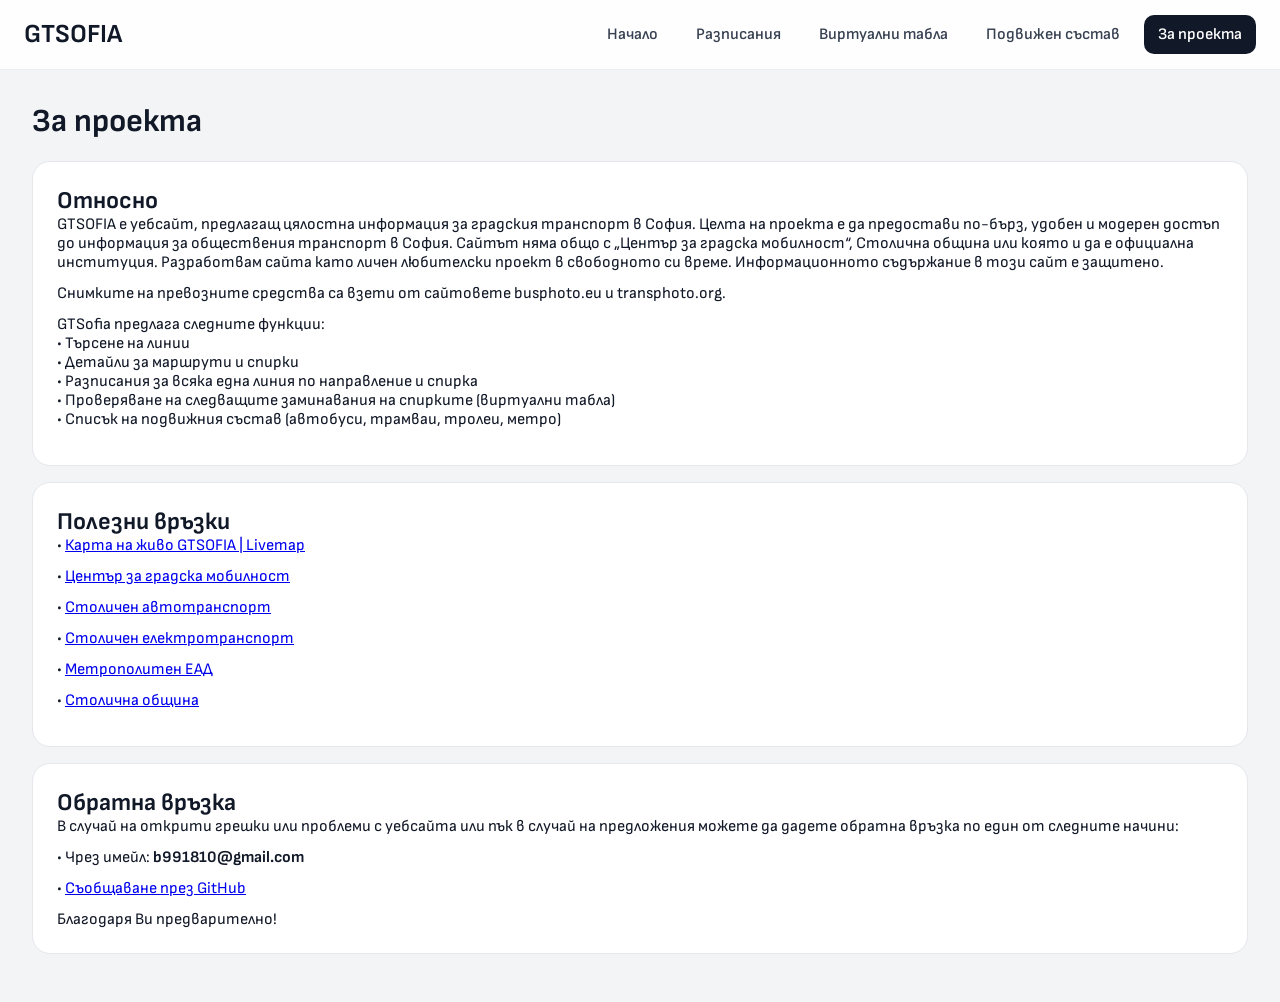
==== about.html @ 2547bb43 "Add files via upload" ====
<!DOCTYPE html>
<html lang="en">
<head>
  <meta charset="UTF-8" />
  <meta name="viewport" content="width=device-width, initial-scale=1.0"/>
  <title>За проекта | GTSofia</title>

  <link href="https://fonts.googleapis.com/css2?family=Sofia+Sans:wght@400;500;600;700&display=swap" rel="stylesheet"/>
  <link rel="stylesheet" href="assets/css/style.css" />
</head>

<body>

<!-- NAVBAR -->
<header class="navbar">

  <a href="index.html" class="nav-logo">GTSOFIA</a>

  <button class="nav-toggle" onclick="toggleMenu()">☰</button>

  <nav id="navMenu">
    <a href="index.html">Начало</a>
    <a href="schedules.html">Разписания</a>
    <a href="virtual-boards.html">Виртуални табла</a>
    <a href="rolling-stock.html">Подвижен състав</a>
    <a href="about.html" class="active">За проекта</a>
  </nav>

</header>

<!-- PAGE CONTENT -->
<main class="content">

  <h1 style="margin-bottom: 20px;">За проекта</h1>

  <!-- Карта 1 -->
  <div class="info-card" style="margin-bottom: 16px;">
    <h2>Относно</h2>

    <p style="margin-bottom: 12px;">
      GTSOFIA е уебсайт, предлагащ цялостна информация за градския транспорт в София. Целта на проекта е да предостави по-бърз, удобен и модерен достъп до информация за обществения транспорт в София. Сайтът няма общо с „Център за градска мобилност“, Столична община или която и да е официална институция. Разработвам сайта като личен любителски проект в свободното си време. Информационното съдържание в този сайт е защитено.
    </p>

      <p style="margin-bottom: 12px;">
      Снимките на превозните средства са взети от сайтовете busphoto.eu и transphoto.org.
    </p>

    <p style="margin-bottom: 12px;">
      GTSofia предлага следните функции:
      <br>• Търсене на линии
      <br>• Детайли за маршрути и спирки
      <br>• Разписания за всяка една линия по направление и спирка
      <br>• Проверяване на следващите заминавания на спирките (виртуални табла)
      <br>• Списък на подвижния състав (автобуси, трамваи, тролеи, метро)
    </p>
    
    </div>

      <div class="info-card" style="margin-bottom: 16px;">
    <h2>Полезни връзки</h2>


      <p style="margin-bottom: 12px;">
      • <a href="https://gtsofialive.vercel.app/">
        Карта на живо GTSOFIA | Livemap
      </a>
    </p>

      <p style="margin-bottom: 12px;">
      • <a href="https://sofiatraffic.bg/bg">
        Център за градска мобилност
      </a>
    </p>

      <p style="margin-bottom: 12px;">
      • <a href="https://www.sofiabus.bg/">
        Столичен автотранспорт
      </a>
    </p>

      <p style="margin-bottom: 12px;">
      • <a href="http://www.elektrotransportsf.com/">
        Столичен електротранспорт
      </a>
    </p>

      <p style="margin-bottom: 12px;">
      • <a href="https://www.metropolitan.bg/">
        Метрополитен ЕАД
      </a>
    </p>

      <p style="margin-bottom: 12px;">
      • <a href="https://www.sofia.bg/">
        Столична община
      </a>
    </p>
  
  </div>

    <div class="info-card" style="margin-bottom: 16px;">
    <h2>Обратна връзка</h2>

        <p style="margin-bottom: 12px;">
      В случай на открити грешки или проблеми с уебсайта или пък в случай на предложения можете да дадете обратна връзка по един от следните начини:
    </p>

    <p style="margin-bottom: 12px;">
      • Чрез имейл: <strong>b991810@gmail.com</strong>
    </p>

    <p style="margin-bottom: 12px;">
      • <a href="https://github.com/nikolay5555/gtsofia/issues">
        Съобщаване през GitHub
      </a>
    </p>

    <p>
      Благодаря Ви предварително!
    </p>
  </div>

</main>

<!-- NAVBAR SCRIPT -->
<script src="assets/js/navbar.js"></script>

</body>
</html>
---- assets/css/style.css ----
/* =========================
BASE RESET
========================= */

* {
  margin: 0;
  padding: 0;
  box-sizing: border-box;
}

body {
  font-family: "Sofia Sans", sans-serif;
  background: #f3f4f6;
  min-height: 100vh;
  color: #111827;
}

img {
  max-width: 100%;
}

/* =========================
NAVBAR
========================= */

.navbar {
  height: 70px;
  background: rgba(255, 255, 255, 0.88);
  backdrop-filter: blur(18px);
  -webkit-backdrop-filter: blur(18px);
  border-bottom: 1px solid rgba(229, 231, 235, 0.7);
  display: flex;
  align-items: center;
  justify-content: space-between;
  padding: 0 24px;
  position: sticky;
  top: 0;
  z-index: 1000;
  transition:
    background 0.3s ease,
    backdrop-filter 0.3s ease,
    box-shadow 0.3s ease;
}

.navbar.scrolled {
  background: rgba(255, 255, 255, 0.72);
  backdrop-filter: blur(22px);
  -webkit-backdrop-filter: blur(22px);
  box-shadow: 0 6px 20px rgba(0, 0, 0, 0.06);
}

.nav-logo {
  font-size: 26px;
  font-weight: 700;
  color: #111827;
  text-decoration: none;
}

.navbar nav {
  display: flex;
  gap: 10px;
}

.navbar nav a {
  text-decoration: none;
  color: #374151;
  font-weight: 600;
  padding: 10px 14px;
  border-radius: 10px;
  transition: 0.2s;
}

.navbar nav a:hover {
  background: #f3f4f6;
}

.navbar nav a.active {
  background: #111827;
  color: white;
}

.nav-toggle {
  display: none;
  font-size: 28px;
  background: none;
  border: none;
  cursor: pointer;
}

/* =========================
GENERAL CONTENT
========================= */

.content {
  padding: 32px;
}

.info-card {
  background: white;
  padding: 24px;
  border-radius: 18px;
  border: 1px solid #e5e7eb;
  width: 100%;
}

/* =========================
HOME PAGE
========================= */

.home {
  max-width: 1180px;
  margin: 0 auto;
  padding: 32px;
  display: flex;
  flex-direction: column;
  gap: 32px;
}

.home-hero {
  background: white;
  border: 1px solid #e5e7eb;
  border-radius: 24px;
  padding: 38px;
  display: flex;
  align-items: flex-end;
  justify-content: space-between;
  gap: 28px;
  box-shadow: 0 10px 30px rgba(17, 24, 39, 0.04);
}

.home-hero-copy {
  max-width: 760px;
}

.home-eyebrow,
.home-section-kicker,
.home-card-label {
  display: inline-block;
  font-size: 12px;
  font-weight: 700;
  letter-spacing: 0.08em;
  text-transform: uppercase;
  color: #6b7280;
}

.home-hero h1 {
  margin-top: 10px;
  font-size: clamp(32px, 5vw, 54px);
  line-height: 1.02;
  letter-spacing: -0.04em;
  max-width: 760px;
}

.home-hero p {
  margin-top: 16px;
  max-width: 660px;
  color: #6b7280;
  font-size: 17px;
  line-height: 1.55;
}

.home-hero-action {
  min-width: 240px;
  padding: 18px 20px;
  border-radius: 16px;
  background: #111827;
  color: white;
  text-decoration: none;
  display: flex;
  align-items: center;
  justify-content: space-between;
  gap: 16px;
  font-weight: 700;
  transition: transform 0.2s ease, background 0.2s ease;
}

.home-hero-action:hover {
  transform: translateY(-2px);
  background: #1f2937;
}

.home-hero-action-arrow {
  font-size: 24px;
  line-height: 1;
}

.home-section {
  display: flex;
  flex-direction: column;
  gap: 18px;
}

.home-section-heading h2 {
  margin-top: 4px;
  font-size: 24px;
  letter-spacing: -0.02em;
}

.home-grid {
  display: grid;
  grid-template-columns: repeat(3, minmax(0, 1fr));
  gap: 18px;
}

.home-card,
.home-info-card {
  background: white;
  border: 1px solid #e5e7eb;
  border-radius: 20px;
  padding: 24px;
  text-decoration: none;
  color: inherit;
  transition: transform 0.2s ease, box-shadow 0.2s ease, border-color 0.2s ease;
}

.home-card:hover,
.home-info-card-link:hover {
  transform: translateY(-3px);
  box-shadow: 0 12px 26px rgba(17, 24, 39, 0.07);
  border-color: #d1d5db;
}

.home-card-primary {
  background: #111827;
  color: white;
  border-color: #111827;
}

.home-card-primary:hover {
  border-color: #1f2937;
}

.home-card h2,
.home-info-card h2 {
  margin-top: 10px;
  font-size: 22px;
  letter-spacing: -0.02em;
}

.home-card p,
.home-info-card p {
  margin-top: 10px;
  color: #6b7280;
  line-height: 1.5;
}

.home-card-primary p {
  color: #d1d5db;
}

.home-card-link {
  display: inline-flex;
  align-items: center;
  gap: 8px;
  margin-top: 22px;
  font-size: 14px;
  font-weight: 700;
}

.home-card-link span {
  font-size: 18px;
}

.home-card-primary .home-card-label {
  color: #cbd5e1;
}

.home-info-grid {
  display: grid;
  grid-template-columns: 1.4fr 1fr;
  gap: 18px;
}

.home-info-card-link {
  display: block;
}

/* =========================
ROLLING STOCK
========================= */

.stock-grid {
  display: grid;
  grid-template-columns: repeat(auto-fill, minmax(280px, 1fr));
  gap: 20px;
}

.stock-card {
  background: white;
  border-radius: 18px;
  overflow: hidden;
  border: 1px solid #e5e7eb;
}

.stock-image {
  width: 100%;
  height: 200px;
  object-fit: cover;
}

.stock-body {
  padding: 18px;
}

.stock-author {
  text-align: center;
  font-size: 13px;
  color: #6b7280;
  margin-top: 6px;
  margin-bottom: 4px;
}

.stock-lines {
  display: flex;
  flex-wrap: wrap;
  gap: 6px;
  margin-top: 10px;
}

.stock-line-pill {
  display: flex;
  align-items: center;
  justify-content: center;
  height: 25px;
  width: 42px;
  min-width: 35px;
  padding: 0 8px;
  border-radius: 6px;
  font-weight: 700;
}

.stock-metro-pill {
  width: 28px;
  height: 28px;
  min-width: 28px;
  padding: 0;
  border-radius: 50%;
}

.stock-filters {
  display: flex;
  gap: 10px;
  flex-wrap: wrap;
  margin-bottom: 20px;
}

.stock-filters button {
  font-family: "Sofia Sans", sans-serif;
  border: none;
  padding: 10px 16px;
  border-radius: 12px;
  background: #e5e7eb;
  font-weight: 600;
  cursor: pointer;
  transition: 0.2s;
}

.stock-filters button:hover {
  background: #111827;
  color: white;
}

/* =========================
SCHEDULES PAGE
========================= */

.schedule-page {
  max-width: 1500px;
  margin: 0 auto;
  padding: 32px;
}

.schedule-card {
  background: #fff;
  border-radius: 18px;
  box-shadow: 0 2px 10px rgba(0,0,0,.05);
}

.schedule-controls-card { padding: 22px; }

.schedule-controls {
  display: grid;
  grid-template-columns: 1fr 1fr 1fr;
  gap: 14px;
}

.schedule-control label {
  display: block;
  font-weight: 700;
  margin: 0 0 7px 2px;
}

.schedule-dropdown {
  position: relative;
}

.schedule-select-button,
.schedule-native-select {
  width: 100%;
  min-height: 48px;
  border: 1px solid #d1d5db;
  border-radius: 12px;
  background: #fff;
  font: inherit;
  color: #111827;
  padding: 8px 14px;
}

.schedule-select-button {
  display: flex;
  align-items: center;
  justify-content: space-between;
  cursor: pointer;
  text-align: left;
}

.schedule-select-button:hover,
.schedule-native-select:not(:disabled):hover {
  border-color: #9ca3af;
}

.schedule-native-select:disabled {
  background: #f3f4f6;
  color: #9ca3af;
}

.schedule-chevron {
  font-size: 20px;
  margin-left: 8px;
}

.schedule-dropdown-menu {
  position: absolute;
  z-index: 50;
  top: calc(100% + 7px);
  left: 0;
  right: 0;
  max-height: 420px;
  overflow-y: auto;
  background: #fff;
  border: 1px solid #e5e7eb;
  border-radius: 14px;
  box-shadow: 0 14px 35px rgba(0,0,0,.14);
  padding: 8px;
}

.schedule-dropdown-group-title {
  font-size: 12px;
  font-weight: 700;
  color: #6b7280;
  padding: 8px 10px 5px;
  text-transform: uppercase;
  letter-spacing: .04em;
}

.schedule-line-option {
  width: 100%;
  border: 0;
  background: transparent;
  border-radius: 10px;
  padding: 8px 10px;
  display: flex;
  align-items: center;
  justify-content: space-between;
  cursor: pointer;
  font: inherit;
}

.schedule-line-option:hover {
  background: #f3f4f6;
}

.schedule-line-identity {
  display: inline-flex;
  align-items: center;
  gap: 7px;
  min-width: 0;
}

.schedule-line-icon {
  width: 30px;
  height: 30px;
  display: inline-flex;
  align-items: center;
  justify-content: center;
}

.schedule-line-icon img {
  width: 30px;
  height: 30px;
  object-fit: contain;
}

.schedule-line-pill {
  width: 60px;
  height: 30px;
  border-radius: 6px;
  display: inline-flex;
  align-items: center;
  justify-content: center;
  background: var(--line-color, #BE1E2D);
  color: var(--line-text-color, #fff);
  font-weight: 700;
  font-size: 17px;
  line-height: 1;
}

.schedule-line-pill.metro {
  width: 30px;
  border-radius: 999px;
}

.schedule-line-pill.night {
  border: 1px solid rgba(0, 0, 0, 0.18);
}

.schedule-option-arrow {
  color: #9ca3af;
  font-size: 22px;
}

.schedule-selected-line {
  display: inline-flex;
  flex: 1;
}

.schedule-placeholder {
  color: #6b7280;
}

.schedule-day-tabs {
  display: flex;
  gap: 8px;
  margin-top: 16px;
  border-top: 1px solid #eef0f2;
  padding-top: 16px;
}

.schedule-day-tab {
  border: 0;
  background: #f3f4f6;
  color: #374151;
  border-radius: 10px;
  padding: 10px 18px;
  font: inherit;
  font-weight: 700;
  cursor: pointer;
}

.schedule-day-tab.active {
  background: #111827;
  color: #fff;
}

.schedule-summary {
  margin-top: 18px;
  padding: 18px 22px;
  background: #fff;
  border-radius: 18px;
  box-shadow: 0 2px 10px rgba(0,0,0,.05);
  display: flex;
  align-items: center;
  justify-content: space-between;
  gap: 20px;
}

.schedule-summary-main {
  display: flex;
  flex-direction: column;
  align-items: flex-start;
  gap: 8px;
}

.schedule-summary-route-row {
  display: flex;
  align-items: center;
  gap: 14px;
}

.schedule-summary-destination {
  font-size: 25px;
}

.schedule-summary-stop {
  color: #6b7280;
}

.schedule-summary-stats {
  display: flex;
  gap: 10px;
}

.schedule-summary-stats div {
  min-width: 125px;
  padding: 10px 14px;
  border-radius: 12px;
  background: #f7f7f8;
  display: flex;
  flex-direction: column;
  gap: 2px;
}

.schedule-summary-stats span {
  font-size: 12px;
  color: #6b7280;
}

.schedule-summary-stats strong {
  font-size: 20px;
}

.direction-arrow {
  width: 13px;
  height: auto;
  flex: 0 0 13px;
  opacity: 0.7;
}

.timetable-card,
.course-card {
  margin-top: 18px;
  padding: 22px;
}

.schedule-section-heading {
  display: flex;
  align-items: center;
  justify-content: space-between;
  gap: 16px;
  margin-bottom: 16px;
}

.schedule-section-kicker {
  font-size: 12px;
  color: #6b7280;
  font-weight: 700;
  text-transform: uppercase;
  letter-spacing: .05em;
}

.schedule-section-heading h1,
.schedule-section-heading h2 {
  margin: 3px 0 0;
  font-size: 24px;
}

.schedule-data-status {
  color: #6b7280;
  font-size: 14px;
}

.timetable-scroll {
  overflow-x: auto;
  border: 1px solid #e5e7eb;
  border-radius: 12px;
}

.schedule-timetable {
  width: 100%;
  min-width: 720px;
  border-collapse: collapse;
  table-layout: fixed;
}

.schedule-timetable th {
  padding: 12px 8px;
  background: #f3f4f6;
  border-right: 1px solid #e5e7eb;
  border-bottom: 1px solid #d1d5db;
  font-size: 14px;
  white-space: nowrap;
}

.schedule-timetable td {
  min-height: 70px;
  padding: 12px 8px;
  vertical-align: top;
  border-right: 1px solid #eef0f2;
  text-align: center;
}

.schedule-minute-list {
  display: flex;
  flex-direction: column;
  align-items: center;
  gap: 4px;
}

.schedule-minute {
  display: block;
  width: 100%;
  border: 0;
  background: transparent;
  color: #111827;
  font: inherit;
  font-weight: 700;
  padding: 5px 4px;
  border-radius: 7px;
  cursor: pointer;
}

.schedule-minute:hover {
  background: #fef3c7;
  color: #92400e;
}

.schedule-no-data {
  padding: 30px;
  text-align: center;
  color: #6b7280;
}

.schedule-close-button {
  border: 0;
  background: #111827;
  color: #fff;
  border-radius: 10px;
  padding: 9px 15px;
  font: inherit;
  font-weight: 700;
  cursor: pointer;
}

.course-stops {
  border-top: 1px solid #eef0f2;
}

.course-stop {
  min-height: 54px;
  display: grid;
  grid-template-columns: 26px 1fr auto;
  align-items: center;
  gap: 10px;
  padding: 8px 12px;
  border-bottom: 1px solid #f0f1f2;
}

.course-stop.selected {
  background: #fef3c7;
  border-radius: 10px;
}

.course-stop-marker {
  width: 14px;
  height: 14px;
  border-radius: 999px;
  background: #111827;
  border: 3px solid #fff;
  box-shadow: 0 0 0 1px #d1d5db;
  margin-left: 2px;
}

.course-stop-name {
  font-weight: 600;
  display: flex;
  align-items: center;
  gap: 8px;
  flex-wrap: wrap;
}

.course-stop-code {
  color: #6b7280;
  font-size: 12px;
  font-weight: 500;
  white-space: nowrap;
}

.course-stop-time {
  font-weight: 700;
  font-variant-numeric: tabular-nums;
}

.schedule-empty {
  margin-top: 28px;
  color: #9ca3af;
  text-align: center;
  font-size: 18px;
}

/* =========================
VIRTUAL BOARDS
========================= */

.virtual-boards {
  height: calc(100vh - 70px);
  min-height: 620px;
  padding: 18px;
  display: flex;
  flex-direction: column;
  gap: 14px;
}

.virtual-board-toolbar {
  display: flex;
  align-items: center;
  justify-content: space-between;
  gap: 18px;
  background: #fff;
  border: 1px solid #e5e7eb;
  border-radius: 18px;
  padding: 16px 20px;
  box-shadow: 0 2px 10px rgba(0,0,0,.05);
  flex: 0 0 auto;
}

.virtual-board-toolbar h1 {
  font-size: 25px;
  line-height: 1.15;
}

.live-indicator {
  width: 9px;
  height: 9px;
  border-radius: 50%;
  background: #16a34a;
  box-shadow: 0 0 0 0 rgba(22, 163, 74, .45);
  animation: vb-pulse 1.8s infinite;
  flex: 0 0 9px;
}

@keyframes vb-pulse {
  0% { box-shadow: 0 0 0 0 rgba(22, 163, 74, .45); }
  70% { box-shadow: 0 0 0 7px rgba(22, 163, 74, 0); }
  100% { box-shadow: 0 0 0 0 rgba(22, 163, 74, 0); }
}

.virtual-board-layout {
  min-height: 0;
  flex: 1 1 auto;
  display: grid;
  grid-template-columns: minmax(0, 1.65fr) minmax(360px, .85fr);
  gap: 14px;
}

.virtual-map-card {
  min-height: 0;
  position: relative;
  overflow: hidden;
  border-radius: 18px;
  border: 1px solid #e5e7eb;
  background: #e5e7eb;
  box-shadow: 0 2px 10px rgba(0,0,0,.05);
}

.virtual-board-controls {
  position: relative;
  z-index: 5;
  display: flex;
  align-items: center;
  gap: 8px;
  padding: 14px 16px;
  border-bottom: 1px solid #eef0f2;
  background: #fff;
}

.virtual-stop-search {
  position: relative;
  width: 100%;
  min-width: 0;
}

.virtual-stop-search-panel {
  flex: 1 1 auto;
}

.virtual-stop-search input {
  width: 100%;
  min-height: 42px;
  padding: 0 13px;
  border: 1px solid #d1d5db;
  border-radius: 11px;
  background: #fff;
  color: #111827;
  font: inherit;
  box-shadow: 0 2px 8px rgba(0,0,0,.06);
  outline: none;
}

.virtual-stop-search input:focus {
  border-color: #9ca3af;
  box-shadow: 0 0 0 3px rgba(17,24,39,.08), 0 2px 8px rgba(0,0,0,.06);
}

.map-tool-button {
  width: 42px;
  height: 42px;
  min-height: 42px;
  flex: 0 0 42px;
  display: inline-flex;
  align-items: center;
  justify-content: center;
  padding: 0;
  border: 1px solid #d1d5db;
  border-radius: 11px;
  background: rgba(255,255,255,.96);
  color: #111827;
  font: inherit;
  font-weight: 700;
  box-shadow: 0 4px 14px rgba(0,0,0,.12);
  cursor: pointer;
  pointer-events: auto;
  white-space: nowrap;
}

.map-tool-button:hover {
  background: #fff;
}

.map-tool-button:disabled {
  opacity: .7;
  cursor: wait;
}

.map-location-button {
  font-size: 21px;
}

.virtual-stop-search-results {
  position: absolute;
  top: calc(100% + 6px);
  left: 0;
  right: 0;
  max-height: 310px;
  overflow-y: auto;
  border: 1px solid #e5e7eb;
  border-radius: 11px;
  background: #fff;
  box-shadow: 0 8px 20px rgba(0,0,0,.14);
}

.virtual-stop-search-result {
  width: 100%;
  display: flex;
  align-items: center;
  justify-content: space-between;
  gap: 12px;
  padding: 10px 12px;
  border: 0;
  border-bottom: 1px solid #f0f1f2;
  background: #fff;
  color: #111827;
  text-align: left;
  font: inherit;
  cursor: pointer;
}

.virtual-stop-search-result:last-child {
  border-bottom: 0;
}

.virtual-stop-search-result:hover {
  background: #f9fafb;
}

.virtual-stop-search-result strong {
  min-width: 0;
  overflow: hidden;
  text-overflow: ellipsis;
  white-space: nowrap;
}

.virtual-stop-search-result span {
  flex: 0 0 auto;
  color: #9ca3af;
  font-size: 12px;
}

.virtual-stop-search-empty {
  padding: 12px;
  color: #6b7280;
  font-size: 13px;
}

.map-tool-button {
  min-height: 42px;
  display: inline-flex;
  align-items: center;
  gap: 7px;
  padding: 0 12px;
  border: 1px solid #d1d5db;
  border-radius: 11px;
  background: rgba(255,255,255,.96);
  color: #111827;
  font: inherit;
  font-weight: 700;
  box-shadow: 0 4px 14px rgba(0,0,0,.12);
  cursor: pointer;
  pointer-events: auto;
  white-space: nowrap;
}

.map-location-button {
  width: 42px;
  height: 42px;
  padding: 0;
  justify-content: center;
}

.map-location-button img {
  width: 22px;
  height: 22px;
  display: block;
  flex: 0 0 22px;
}

.map-tool-button:hover {
  background: #fff;
}

.map-tool-button:disabled {
  opacity: .7;
  cursor: wait;
}

.virtual-map {
  width: 100%;
  height: 100%;
  min-height: 440px;
}

.virtual-board-panel {
  min-width: 0;
  min-height: 0;
  overflow: hidden;
  display: flex;
  flex-direction: column;
  background: #fff;
  border: 1px solid #e5e7eb;
  border-radius: 18px;
  box-shadow: 0 2px 10px rgba(0,0,0,.05);
}

.virtual-board-content {
  min-height: 0;
  overflow: hidden;
  display: flex;
  flex-direction: column;
  flex: 1 1 auto;
}

.virtual-board-body {
  min-height: 0;
  overflow-y: auto;
  flex: 1 1 auto;
  display: flex;
  flex-direction: column;
}

.virtual-board-empty,
.virtual-board-error {
  margin: auto;
  max-width: 420px;
  padding: 28px 24px;
  color: #6b7280;
  text-align: center;
}

.virtual-board-empty-title {
  color: #111827;
  font-size: 23px;
  font-weight: 700;
  margin-bottom: 10px;
}

.virtual-board-empty p {
  line-height: 1.55;
}

.virtual-board-header-actions {
  display: flex;
  align-items: center;
  gap: 8px;
  flex: 0 0 auto;
}

.virtual-board-header {
  display: flex;
  align-items: flex-start;
  justify-content: space-between;
  gap: 14px;
  padding: 18px 18px 12px;
  border-bottom: 1px solid #eef0f2;
}

.virtual-board-kicker {
  margin-bottom: 4px;
  color: #6b7280;
  font-size: 12px;
  font-weight: 700;
  text-transform: uppercase;
  letter-spacing: .05em;
}

.virtual-board-header h2 {
  font-size: 21px;
  line-height: 1.2;
}

.virtual-board-header p {
  margin-top: 5px;
  color: #6b7280;
  font-size: 13px;
}

.virtual-board-close {
  width: 34px;
  height: 34px;
  border: 0;
  border-radius: 50%;
  background: #f3f4f6;
  color: #111827;
  font-size: 24px;
  line-height: 1;
  cursor: pointer;
  flex: 0 0 34px;
}

.virtual-board-close:hover {
  background: #e5e7eb;
}

.virtual-board-refresh {
  width: 34px;
  height: 34px;
  flex: 0 0 34px;
  border: 0;
  border-radius: 50%;
  background: #f3f4f6;
  color: #111827;
  padding: 0;
  display: inline-flex;
  align-items: center;
  justify-content: center;
  font: inherit;
  cursor: pointer;
}

.virtual-board-refresh > span {
  display: block;
  font-size: 23px;
  line-height: 1;
  font-weight: 400;
}

.virtual-board-refresh.is-loading > span {
  animation: virtual-board-refresh-spin 0.9s linear infinite;
}

@keyframes virtual-board-refresh-spin {
  from {
    transform: rotate(0deg);
  }
  to {
    transform: rotate(360deg);
  }
}

.virtual-board-refresh:hover {
  background: #e5e7eb;
}

.virtual-board-list {
  min-height: 0;
  overflow-y: auto;
}

.vb-row {
  padding: 13px 16px;
  border-bottom: 1px solid #f0f1f2;
}

.vb-route-row {
  min-width: 0;
  width: 100%;
  gap: 10px;
  align-items: center;
  flex-wrap: nowrap;
}

.vb-route-row .schedule-line-identity {
  flex: 0 0 auto;
}

.vb-direction-arrow {
  width: 13px;
  height: auto;
  flex: 0 0 13px;
  opacity: .7;
  align-self: center;
  display: block;
}

.vb-destination {
  min-width: 0;
  flex: 1 1 auto;
  overflow: hidden;
  white-space: nowrap;
  text-overflow: ellipsis;
  font-size: 20px;
  line-height: 1.2;
}

.vb-time-block {
  display: flex;
  align-items: center;
  justify-content: space-between;
  gap: 12px;
  margin-top: 8px;
  padding-left: 99px;
}

.vb-arrival-main {
  display: inline-flex;
  align-items: center;
  justify-content: center;
  gap: 8px;
  white-space: nowrap;
  font-variant-numeric: tabular-nums;
}

.vb-arrival-live {
  width: 8px;
  height: 8px;
  flex: 0 0 8px;
  border-radius: 50%;
  background: #16a34a;
  box-shadow: 0 0 0 0 rgba(22, 163, 74, .35);
  animation: vb-pulse 1.8s infinite;
}

.vb-arrival-clock {
  color: #111827;
  font-size: 24px;
  font-weight: 700;
  line-height: 1;
}

.vb-arrival-minutes {
  color: #6b7280;
  font-size: 15px;
  font-weight: 600;
  line-height: 1;
  white-space: nowrap;
}

.vb-arrival {
  display: inline-flex;
  align-items: center;
  gap: 9px;
  font-variant-numeric: tabular-nums;
  white-space: nowrap;
}

.vb-arrival-live {
  width: 7px;
  height: 7px;
  flex: 0 0 7px;
  margin-right: -2px;
}

.vb-arrival-time {
  color: #111827;
  font-size: 22px;
  font-weight: 700;
  line-height: 1;
}

.vb-arrival-countdown {
  color: #374151;
  font-size: 14px;
  font-weight: 600;
  white-space: nowrap;
}

.vb-arrival-empty {
  color: #9ca3af;
  font-size: 13px;
  font-weight: 600;
}

.vb-next-times {
  display: flex;
  gap: 6px;
  color: #9ca3af;
  font-size: 12px;
  font-weight: 600;
  font-variant-numeric: tabular-nums;
}

.vb-next-times span {
  position: relative;
  display: inline-flex;
  align-items: center;
  padding: 3px 6px;
  border-radius: 7px;
  background: #f3f4f6;
  cursor: help;
  outline: none;
}

.vb-next-times span::after {
  content: attr(data-tooltip);
  position: absolute;
  left: 50%;
  bottom: calc(100% + 8px);
  transform: translate(-50%, 4px);
  padding: 5px 8px;
  border-radius: 7px;
  background: #111827;
  color: #ffffff;
  font-size: 12px;
  font-weight: 600;
  line-height: 1;
  white-space: nowrap;
  pointer-events: none;
  opacity: 0;
  visibility: hidden;
  transition: opacity .12s ease, transform .12s ease, visibility .12s ease;
  z-index: 20;
}

.vb-next-times span:hover::after,
.vb-next-times span:focus-visible::after {
  opacity: 1;
  visibility: visible;
  transform: translate(-50%, 0);
}

.virtual-board-no-service,
.virtual-board-no-data {
  margin: 12px 16px;
  padding: 12px;
  border-radius: 10px;
  background: #f9fafb;
  color: #6b7280;
  font-size: 13px;
  line-height: 1.45;
}

.virtual-map-error {
  display: flex;
  align-items: center;
  justify-content: center;
  min-height: 100%;
  padding: 30px;
  color: #6b7280;
  background: #f9fafb;
}

/* =========================
RESPONSIVE
========================= */

@media (max-width: 1100px) {
  .virtual-board-layout {
    grid-template-columns: minmax(0, 1.25fr) minmax(320px, .95fr);
  }
}

@media (max-width: 900px) {
  .nav-toggle {
    display: block;
  }

  .navbar nav {
    display: none;
    flex-direction: column;
    width: 100%;
    margin-top: 10px;
  }

  .navbar nav.open {
    display: flex;
  }

  .navbar {
    flex-wrap: wrap;
    height: auto;
    padding: 12px 16px;
  }

  .content {
    padding: 18px;
  }

  .home {
    padding: 18px;
    gap: 22px;
  }

  .home-hero {
    padding: 24px;
    flex-direction: column;
    align-items: stretch;
  }

  .home-hero h1 {
    font-size: 34px;
  }

  .home-hero p {
    font-size: 15px;
  }

  .home-hero-action {
    min-width: 0;
  }

  .home-grid,
  .home-info-grid {
    grid-template-columns: 1fr;
  }

  .schedule-page {
    padding: 18px;
  }

  .schedule-controls {
    grid-template-columns: 1fr;
  }

  .schedule-summary {
    align-items: stretch;
    flex-direction: column;
  }

  .schedule-summary-stats {
    display: grid;
    grid-template-columns: repeat(3, 1fr);
  }

  .virtual-boards {
    height: auto;
    min-height: calc(100vh - 70px);
  }

  .virtual-board-toolbar {
    align-items: flex-start;
    flex-direction: column;
  }

  .virtual-board-layout {
    grid-template-columns: 1fr;
  }

  .virtual-map {
    height: 58vh;
    min-height: 420px;
  }

  .virtual-board-panel {
    min-height: 520px;
  }
}

@media (max-width: 560px) {
  .promo-actions {
    flex-direction: column;
    max-width: none;
  }

  .schedule-summary-main {
    align-items: flex-start;
    flex-direction: column;
    gap: 10px;
    width: 100%;
    min-width: 0;
  }

  .schedule-summary-route-row {
    width: 100%;
    min-width: 0;
    gap: 10px;
  }

  .schedule-summary-route-row .schedule-line-identity {
    flex: 0 0 auto;
  }

  .schedule-summary-route-row .direction-arrow {
    flex: 0 0 auto;
  }

  .schedule-summary-destination {
    font-size: 20px;
    flex: 1 1 auto;
    min-width: 0;
    overflow: hidden;
    white-space: nowrap;
    text-overflow: ellipsis;
  }

  .schedule-summary-stats {
    grid-template-columns: 1fr;
  }

  .schedule-minute-list {
    width: 100%;
    align-items: stretch;
  }

  .schedule-timetable th,
  .schedule-timetable td {
    padding-left: 4px;
    padding-right: 4px;
  }

  .schedule-minute {
    width: 100%;
    margin: 0;
    padding: 5px 0;
    display: flex;
    align-items: center;
    justify-content: center;
    text-align: center;
    text-indent: 0;
    -webkit-appearance: none;
    appearance: none;
  }

  .course-stop {
    grid-template-columns: 22px 1fr auto;
  }


  .vb-route-row {
    align-items: center;
    gap: 8px;
  }

  .vb-route-row .schedule-line-identity {
    gap: 8px;
  }

  .vb-route-row .schedule-line-icon {
    flex: 0 0 auto;
  }

  .vb-time-block {
    padding-left: 0;
    align-items: flex-start;
    flex-direction: column;
    gap: 7px;
  }

  .vb-arrival-time {
    font-size: 21px;
  }

  .vb-arrival-clock {
    font-size: 22px;
  }

  .virtual-map {
    min-height: 360px;
  }

  .virtual-board-panel {
    min-height: 480px;
  }

  .virtual-board-controls {
    padding: 10px 12px;
  }

  .virtual-board-header {
    align-items: center;
    padding: 15px 14px 11px;
  }

  .virtual-board-header-actions {
    gap: 6px;
  }

  .virtual-board-refresh {
    width: 34px;
    height: 34px;
    flex-basis: 34px;
  }

  .vb-route-row {
    gap: 7px;
  }

  .vb-route-row .schedule-line-identity {
    gap: 6px;
  }

  .vb-route-row .schedule-line-icon,
  .vb-route-row .schedule-line-icon img {
    width: 28px;
    height: 28px;
  }

  .vb-route-row .schedule-line-pill {
    width: 56px;
    height: 28px;
    font-size: 16px;
  }

  .vb-route-row .schedule-line-pill.metro {
    width: 28px;
  }

  .vb-destination {
    font-size: 20px;
  }
}


.sr-only {
  position: absolute;
  width: 1px;
  height: 1px;
  padding: 0;
  margin: -1px;
  overflow: hidden;
  clip: rect(0, 0, 0, 0);
  white-space: nowrap;
  border: 0;
}

/* =========================
VIRTUAL BOARD FAVORITES
========================= */

.virtual-board-favorite {
  width: 34px;
  height: 34px;
  flex: 0 0 34px;
  border: 0;
  border-radius: 50%;
  background: #f3f4f6;
  color: #6b7280;
  padding: 0;
  display: inline-flex;
  align-items: center;
  justify-content: center;
  font: inherit;
  cursor: pointer;
}

.virtual-board-favorite > span {
  display: block;
  font-size: 21px;
  line-height: 1;
}

.virtual-board-favorite:hover {
  background: #e5e7eb;
}

.virtual-board-favorite.is-favorite {
  color: #111827;
}

.virtual-board-favorites {
  width: 100%;
  margin-top: 28px;
  text-align: left;
}

.virtual-board-favorites-heading {
  margin-bottom: 12px;
}

.virtual-board-favorites-heading h3 {
  margin: 3px 0 0;
  font-size: 18px;
}

.virtual-board-favorites-list {
  display: grid;
  gap: 10px;
}

.virtual-board-favorite-stop {
  width: 100%;
  display: flex;
  align-items: center;
  gap: 12px;
  min-width: 0;
  padding: 13px 15px;
  background: #fff;
  border: 1px solid #e5e7eb;
  border-radius: 12px;
  color: inherit;
  text-align: left;
  font: inherit;
  cursor: pointer;
  transition: transform 0.2s ease, box-shadow 0.2s ease, border-color 0.2s ease;
}

.virtual-board-favorite-stop:hover {
  transform: translateY(-1px);
  box-shadow: 0 6px 16px rgba(17, 24, 39, 0.06);
  border-color: #d1d5db;
}

.virtual-board-favorite-stop-star {
  flex: 0 0 auto;
  font-size: 20px;
  line-height: 1;
}

.virtual-board-favorite-stop-info {
  min-width: 0;
  display: flex;
  align-items: baseline;
  gap: 7px;
  flex-wrap: wrap;
}

.virtual-board-favorite-stop-info strong {
  font-size: 15px;
}

.virtual-board-favorite-stop-info span {
  color: #6b7280;
  font-size: 12px;
}

.virtual-board-favorite-stop-arrow {
  margin-left: auto;
  flex: 0 0 auto;
  color: #9ca3af;
  font-size: 19px;
}

@media (max-width: 700px) {
  .virtual-board-favorite-stop {
    padding: 12px 13px;
  }
}
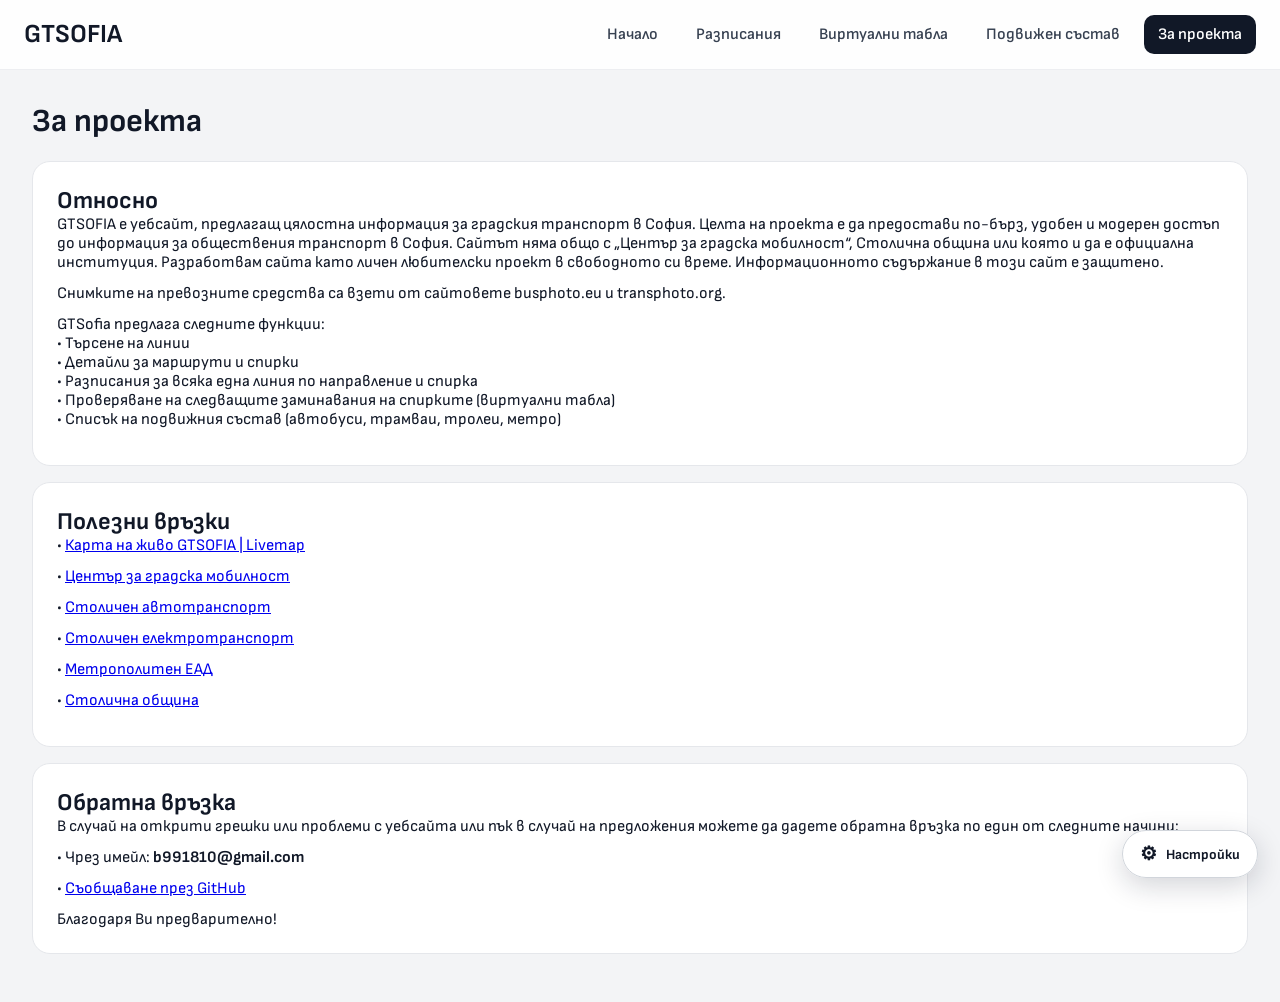
==== commit 954b47ee: "Add files via upload" ====
--- a/about.html
+++ b/about.html
@@ -3,10 +3,11 @@
 <head>
   <meta charset="UTF-8" />
   <meta name="viewport" content="width=device-width, initial-scale=1.0"/>
+  <script src="assets/js/theme.js"></script>
   <title>За проекта | GTSofia</title>
 
   <link href="https://fonts.googleapis.com/css2?family=Sofia+Sans:wght@400;500;600;700&display=swap" rel="stylesheet"/>
-  <link rel="stylesheet" href="assets/css/style.css" />
+  <link rel="stylesheet" href="assets/css/style.css?v=34" />
 </head>
 
 <body>
@@ -110,7 +111,7 @@
     </p>
 
     <p style="margin-bottom: 12px;">
-      • <a href="https://github.com/nikolay5555/gtsofia/issues">
+      • <a href="https://github.com/nikolay2508/gtsofia/issues">
         Съобщаване през GitHub
       </a>
     </p>
--- a/assets/css/style.css
+++ b/assets/css/style.css
@@ -610,10 +610,15 @@
 }
 
 .direction-arrow {
-  width: 13px;
-  height: auto;
-  flex: 0 0 13px;
-  opacity: 0.7;
+  display: inline-flex;
+  align-items: center;
+  justify-content: center;
+  width: 18px;
+  height: 20px;
+  flex: 0 0 18px;
+  font-size: 20px;
+  line-height: 1;
+  opacity: 0.85;
 }
 
 .timetable-card,
@@ -996,11 +1001,10 @@
   justify-content: center;
 }
 
-.map-location-button img {
-  width: 22px;
-  height: 22px;
+.map-location-button .bi {
   display: block;
-  flex: 0 0 22px;
+  font-size: 21px;
+  line-height: 1;
 }
 
 .map-tool-button:hover {
@@ -1226,6 +1230,17 @@
   background: #16a34a;
   box-shadow: 0 0 0 0 rgba(22, 163, 74, .35);
   animation: vb-pulse 1.8s infinite;
+}
+
+.vb-arrival-calendar {
+  display: block;
+  width: 15px;
+  height: 15px;
+  flex: 0 0 15px;
+  color: #6b7280;
+  font-size: 15px;
+  line-height: 1;
+  opacity: .78;
 }
 
 .vb-arrival-clock {
@@ -1732,3 +1747,483 @@
     padding: 12px 13px;
   }
 }
+
+/* =========================
+THEME SETTINGS
+========================= */
+
+.site-settings {
+  position: fixed;
+  right: 22px;
+  bottom: 22px;
+  z-index: 3000;
+  font-family: "Sofia Sans", sans-serif;
+}
+
+.site-settings-toggle {
+  min-height: 48px;
+  display: inline-flex;
+  align-items: center;
+  justify-content: center;
+  gap: 9px;
+  padding: 0 17px;
+  border: 1px solid #d1d5db;
+  border-radius: 999px;
+  background: rgba(255, 255, 255, .96);
+  color: #111827;
+  box-shadow: 0 8px 28px rgba(15, 23, 42, .18);
+  font: inherit;
+  font-size: 14px;
+  font-weight: 700;
+  cursor: pointer;
+  backdrop-filter: blur(14px);
+  -webkit-backdrop-filter: blur(14px);
+  transition: transform .18s ease, box-shadow .18s ease, background .2s ease;
+}
+
+.site-settings-toggle:hover {
+  transform: translateY(-2px);
+  box-shadow: 0 11px 32px rgba(15, 23, 42, .22);
+}
+
+.site-settings-toggle:focus-visible,
+.site-settings-close:focus-visible,
+.site-theme-option:focus-visible {
+  outline: 3px solid #60a5fa;
+  outline-offset: 3px;
+}
+
+.site-settings-toggle-icon {
+  display: inline-block;
+  font-size: 19px;
+  line-height: 1;
+}
+
+.site-settings-panel {
+  position: absolute;
+  right: 0;
+  bottom: calc(100% + 12px);
+  width: min(290px, calc(100vw - 28px));
+  padding: 17px;
+  border: 1px solid #e5e7eb;
+  border-radius: 17px;
+  background: rgba(255, 255, 255, .98);
+  color: #111827;
+  box-shadow: 0 16px 46px rgba(15, 23, 42, .2);
+  backdrop-filter: blur(18px);
+  -webkit-backdrop-filter: blur(18px);
+}
+
+.site-settings-panel[hidden] {
+  display: none !important;
+}
+
+.site-settings-heading {
+  display: flex;
+  align-items: center;
+  justify-content: space-between;
+  gap: 12px;
+  margin-bottom: 15px;
+}
+
+.site-settings-heading h2 {
+  margin: 0;
+  font-size: 18px;
+  line-height: 1.2;
+}
+
+.site-settings-close {
+  width: 30px;
+  height: 30px;
+  border: 0;
+  border-radius: 50%;
+  background: #f3f4f6;
+  color: #374151;
+  font-size: 22px;
+  line-height: 1;
+  cursor: pointer;
+}
+
+.site-settings-section h3 {
+  margin: 0 0 9px;
+  color: #6b7280;
+  font-size: 12px;
+  font-weight: 700;
+  letter-spacing: .04em;
+  text-transform: uppercase;
+}
+
+.site-theme-options {
+  display: grid;
+  gap: 6px;
+}
+
+.site-theme-option {
+  width: 100%;
+  min-height: 41px;
+  display: flex;
+  align-items: center;
+  gap: 10px;
+  padding: 8px 10px;
+  border: 1px solid transparent;
+  border-radius: 10px;
+  background: transparent;
+  color: #374151;
+  text-align: left;
+  font: inherit;
+  font-weight: 600;
+  cursor: pointer;
+  transition: background .15s ease, border-color .15s ease, color .15s ease;
+}
+
+.site-theme-option:hover {
+  background: #f3f4f6;
+}
+
+.site-theme-option.is-selected {
+  border-color: #cbd5e1;
+  background: #eef2f7;
+  color: #111827;
+}
+
+.site-theme-option-icon {
+  width: 22px;
+  text-align: center;
+  font-size: 18px;
+  line-height: 1;
+}
+
+.site-settings-description {
+  margin: 11px 2px 0;
+  color: #6b7280;
+  font-size: 12px;
+  line-height: 1.45;
+}
+
+/* =========================
+DARK THEME
+========================= */
+
+html[data-theme="dark"] {
+  color-scheme: dark;
+  background: #0d131d;
+}
+
+html[data-theme="dark"] body {
+  background: #0d131d;
+  color: #e5e7eb;
+}
+
+html[data-theme="dark"] .navbar,
+html[data-theme="dark"] .navbar.scrolled {
+  background: rgba(18, 26, 38, .92);
+  border-bottom-color: #263244;
+  box-shadow: 0 6px 20px rgba(0, 0, 0, .2);
+}
+
+html[data-theme="dark"] .nav-logo,
+html[data-theme="dark"] .navbar nav a,
+html[data-theme="dark"] .nav-toggle {
+  color: #e5e7eb;
+}
+
+html[data-theme="dark"] .navbar nav a:hover {
+  background: #263244;
+}
+
+html[data-theme="dark"] .navbar nav a.active {
+  background: #e5e7eb;
+  color: #111827;
+}
+
+html[data-theme="dark"] .info-card,
+html[data-theme="dark"] .home-hero,
+html[data-theme="dark"] .home-card:not(.home-card-primary),
+html[data-theme="dark"] .home-info-card,
+html[data-theme="dark"] .stock-card,
+html[data-theme="dark"] .schedule-card,
+html[data-theme="dark"] .schedule-summary,
+html[data-theme="dark"] .virtual-board-toolbar,
+html[data-theme="dark"] .virtual-board-panel {
+  background: #171f2c;
+  border-color: #2b3749;
+  color: #e5e7eb;
+  box-shadow: 0 3px 16px rgba(0, 0, 0, .18);
+}
+
+html[data-theme="dark"] .home-hero h1,
+html[data-theme="dark"] .home-card h2,
+html[data-theme="dark"] .home-info-card h2,
+html[data-theme="dark"] .schedule-section-heading h1,
+html[data-theme="dark"] .schedule-section-heading h2,
+html[data-theme="dark"] .virtual-board-toolbar h1,
+html[data-theme="dark"] .virtual-board-header h2,
+html[data-theme="dark"] .virtual-board-empty-title,
+html[data-theme="dark"] .course-stop-name,
+html[data-theme="dark"] .course-stop-time,
+html[data-theme="dark"] .vb-arrival-clock,
+html[data-theme="dark"] .vb-arrival-time {
+  color: #f3f4f6;
+}
+
+html[data-theme="dark"] .home-eyebrow,
+html[data-theme="dark"] .home-section-kicker,
+html[data-theme="dark"] .home-card-label,
+html[data-theme="dark"] .home-hero p,
+html[data-theme="dark"] .home-card p,
+html[data-theme="dark"] .home-info-card p,
+html[data-theme="dark"] .stock-author,
+html[data-theme="dark"] .schedule-summary-stop,
+html[data-theme="dark"] .schedule-section-kicker,
+html[data-theme="dark"] .schedule-data-status,
+html[data-theme="dark"] .schedule-no-data,
+html[data-theme="dark"] .course-stop-code,
+html[data-theme="dark"] .virtual-board-kicker,
+html[data-theme="dark"] .virtual-board-header p,
+html[data-theme="dark"] .virtual-board-empty,
+html[data-theme="dark"] .virtual-board-error,
+html[data-theme="dark"] .vb-arrival-minutes,
+html[data-theme="dark"] .vb-arrival-countdown,
+html[data-theme="dark"] .vb-arrival-empty,
+html[data-theme="dark"] .virtual-board-favorite-stop-info span {
+  color: #9caec2;
+}
+
+html[data-theme="dark"] .home-card-primary {
+  background: #263449;
+  border-color: #3a4b63;
+  color: #f8fafc;
+}
+
+html[data-theme="dark"] .home-card-primary p {
+  color: #cbd5e1;
+}
+
+html[data-theme="dark"] .home-card-primary .home-card-label {
+  color: #b8c8dc;
+}
+
+html[data-theme="dark"] .home-hero-action {
+  background: #dbeafe;
+  color: #172033;
+}
+
+html[data-theme="dark"] .home-hero-action:hover {
+  background: #bfdbfe;
+}
+
+html[data-theme="dark"] .home-card:hover,
+html[data-theme="dark"] .home-info-card-link:hover {
+  border-color: #52647e;
+  box-shadow: 0 12px 26px rgba(0, 0, 0, .24);
+}
+
+html[data-theme="dark"] .stock-filters button,
+html[data-theme="dark"] .schedule-day-tab,
+html[data-theme="dark"] .schedule-summary-stats div,
+html[data-theme="dark"] .virtual-board-close,
+html[data-theme="dark"] .virtual-board-refresh,
+html[data-theme="dark"] .vb-next-times span {
+  background: #263244;
+  color: #dbe4ef;
+}
+
+html[data-theme="dark"] .stock-filters button:hover,
+html[data-theme="dark"] .schedule-day-tab.active,
+html[data-theme="dark"] .schedule-close-button {
+  background: #dbeafe;
+  color: #172033;
+}
+
+html[data-theme="dark"] .schedule-select-button,
+html[data-theme="dark"] .schedule-native-select,
+html[data-theme="dark"] .schedule-dropdown-menu,
+html[data-theme="dark"] .virtual-stop-search input,
+html[data-theme="dark"] .virtual-stop-search-results,
+html[data-theme="dark"] .virtual-stop-search-result {
+  background: #111a27;
+  border-color: #364458;
+  color: #e5e7eb;
+}
+
+html[data-theme="dark"] .schedule-native-select:disabled {
+  background: #202a39;
+  color: #8493a8;
+}
+
+html[data-theme="dark"] .schedule-dropdown-group-title,
+html[data-theme="dark"] .schedule-placeholder,
+html[data-theme="dark"] .schedule-option-arrow {
+  color: #9caec2;
+}
+
+html[data-theme="dark"] .schedule-line-option:hover,
+html[data-theme="dark"] .virtual-stop-search-result:hover {
+  background: #263244;
+}
+
+html[data-theme="dark"] .schedule-day-tabs,
+html[data-theme="dark"] .course-stops,
+html[data-theme="dark"] .virtual-board-controls,
+html[data-theme="dark"] .virtual-board-header {
+  border-color: #2b3749;
+}
+
+html[data-theme="dark"] .schedule-timetable,
+html[data-theme="dark"] .timetable-scroll {
+  border-color: #364458;
+}
+
+html[data-theme="dark"] .schedule-timetable th {
+  background: #263244;
+  border-color: #3a485c;
+  color: #e5e7eb;
+}
+
+html[data-theme="dark"] .schedule-timetable td,
+html[data-theme="dark"] .course-stop,
+html[data-theme="dark"] .vb-row,
+html[data-theme="dark"] .virtual-stop-search-result {
+  border-color: #2b3749;
+}
+
+html[data-theme="dark"] .schedule-minute {
+  color: #e5e7eb;
+}
+
+html[data-theme="dark"] .schedule-minute:hover,
+html[data-theme="dark"] .course-stop.selected {
+  background: #493b20;
+  color: #fde68a;
+}
+
+html[data-theme="dark"] .course-stop-marker {
+  background: #dbeafe;
+  border-color: #171f2c;
+  box-shadow: 0 0 0 1px #64748b;
+}
+
+html[data-theme="dark"] .virtual-board-controls {
+  background: #171f2c;
+}
+
+html[data-theme="dark"] .virtual-map-card {
+  background: #171f2c;
+  border-color: #2b3749;
+}
+
+/* Invert only the raster basemap; Leaflet markers and controls remain untouched. */
+html[data-theme="dark"] #virtualMap .leaflet-tile-pane {
+  filter: invert(1) hue-rotate(180deg) brightness(.88) contrast(.92);
+}
+
+html[data-theme="dark"] #virtualMap .leaflet-control-zoom a {
+  background: #171f2c;
+  border-color: #364458;
+  color: #e5e7eb;
+}
+
+html[data-theme="dark"] #virtualMap .leaflet-control-attribution {
+  background: rgba(17, 26, 39, .88);
+  color: #cbd5e1;
+}
+
+html[data-theme="dark"] #virtualMap .leaflet-control-attribution a {
+  color: #93c5fd;
+}
+
+html[data-theme="dark"] .map-tool-button {
+  border-color: #46556b;
+  background: rgba(23, 31, 44, .96);
+  color: #e5e7eb;
+}
+
+html[data-theme="dark"] .map-tool-button:hover,
+html[data-theme="dark"] .virtual-board-close:hover,
+html[data-theme="dark"] .virtual-board-refresh:hover {
+  background: #344258;
+}
+
+html[data-theme="dark"] .virtual-stop-search input::placeholder {
+  color: #8b9bb0;
+}
+
+html[data-theme="dark"] .vb-arrival-calendar,
+html[data-theme="dark"] .direction-arrow,
+html[data-theme="dark"] .vb-direction-arrow,
+html[data-theme="dark"] .map-location-button .bi {
+  color: #d1d9e5;
+  opacity: .95;
+}
+
+html[data-theme="dark"] .virtual-board-no-service,
+html[data-theme="dark"] .virtual-board-no-data,
+html[data-theme="dark"] .virtual-map-error {
+  background: #202a39;
+  color: #aebdd0;
+}
+
+html[data-theme="dark"] .virtual-board-favorite-stop {
+  background: #171f2c;
+  border-color: #2b3749;
+  color: #e5e7eb;
+}
+
+html[data-theme="dark"] .virtual-board-favorite-stop:hover {
+  border-color: #52647e;
+  box-shadow: 0 6px 16px rgba(0, 0, 0, .22);
+}
+
+html[data-theme="dark"] .virtual-board-favorite-stop-arrow {
+  color: #9caec2;
+}
+
+html[data-theme="dark"] .site-settings-toggle {
+  border-color: #46556b;
+  background: rgba(23, 31, 44, .96);
+  color: #f3f4f6;
+  box-shadow: 0 8px 28px rgba(0, 0, 0, .42);
+}
+
+html[data-theme="dark"] .site-settings-panel {
+  border-color: #364458;
+  background: rgba(23, 31, 44, .98);
+  color: #f3f4f6;
+  box-shadow: 0 16px 46px rgba(0, 0, 0, .48);
+}
+
+html[data-theme="dark"] .site-settings-close {
+  background: #263244;
+  color: #e5e7eb;
+}
+
+html[data-theme="dark"] .site-settings-section h3,
+html[data-theme="dark"] .site-settings-description {
+  color: #9caec2;
+}
+
+html[data-theme="dark"] .site-theme-option {
+  color: #dbe4ef;
+}
+
+html[data-theme="dark"] .site-theme-option:hover {
+  background: #263244;
+}
+
+html[data-theme="dark"] .site-theme-option.is-selected {
+  border-color: #52647e;
+  background: #344258;
+  color: #fff;
+}
+
+@media (max-width: 560px) {
+  .site-settings {
+    right: 14px;
+    bottom: 14px;
+  }
+
+  .site-settings-toggle {
+    min-height: 45px;
+    padding: 0 14px;
+  }
+}
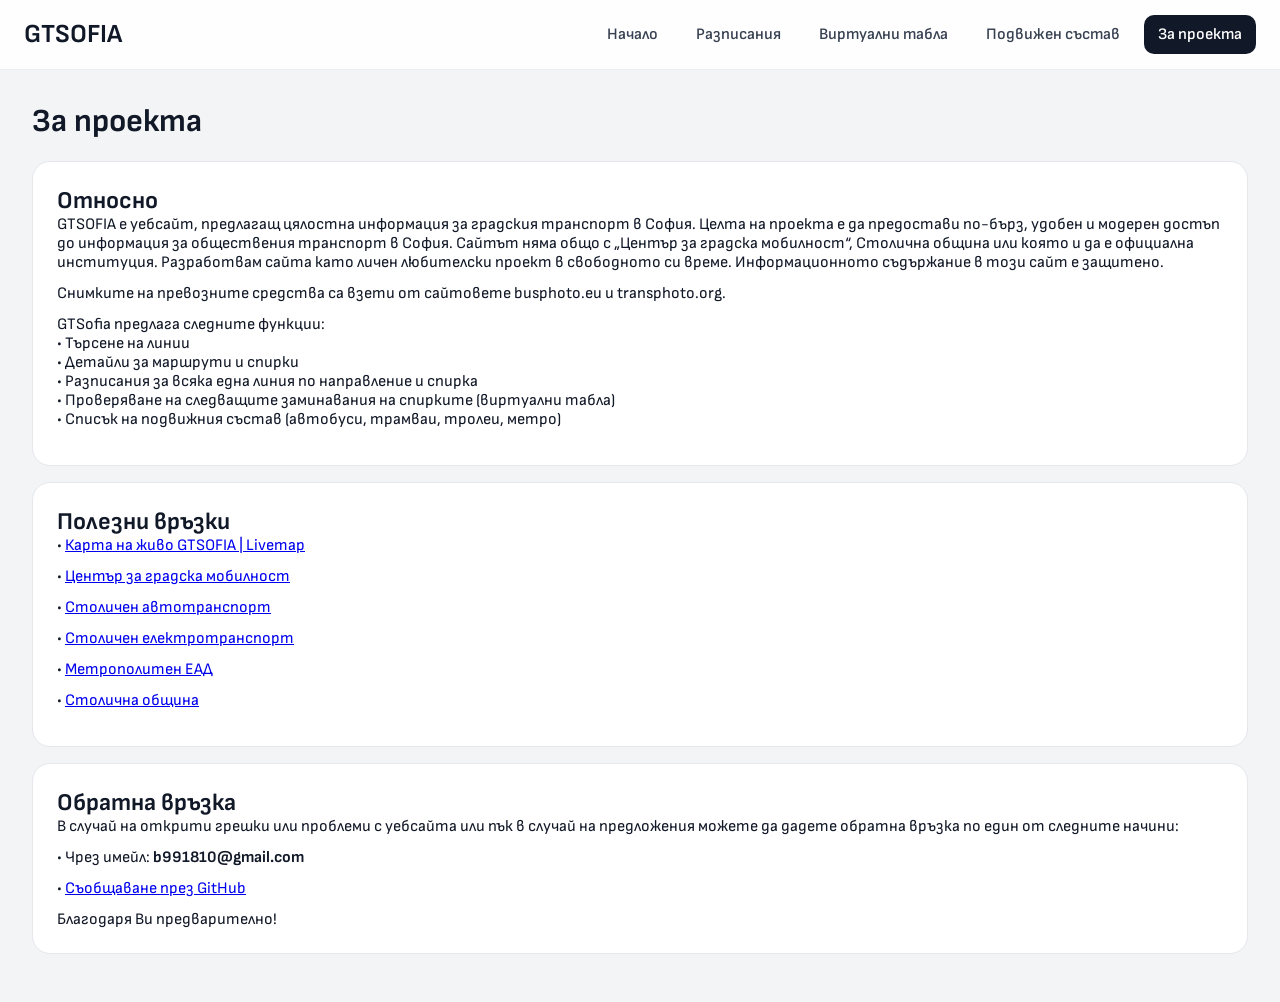
==== commit 5126d051: "Add files via upload" ====
--- a/about.html
+++ b/about.html
@@ -3,11 +3,10 @@
 <head>
   <meta charset="UTF-8" />
   <meta name="viewport" content="width=device-width, initial-scale=1.0"/>
-  <script src="assets/js/theme.js"></script>
   <title>За проекта | GTSofia</title>
 
   <link href="https://fonts.googleapis.com/css2?family=Sofia+Sans:wght@400;500;600;700&display=swap" rel="stylesheet"/>
-  <link rel="stylesheet" href="assets/css/style.css?v=34" />
+  <link rel="stylesheet" href="assets/css/style.css" />
 </head>
 
 <body>
--- a/assets/css/style.css
+++ b/assets/css/style.css
@@ -610,15 +610,10 @@
 }
 
 .direction-arrow {
-  display: inline-flex;
-  align-items: center;
-  justify-content: center;
-  width: 18px;
-  height: 20px;
-  flex: 0 0 18px;
-  font-size: 20px;
-  line-height: 1;
-  opacity: 0.85;
+  width: 13px;
+  height: auto;
+  flex: 0 0 13px;
+  opacity: 0.7;
 }
 
 .timetable-card,
@@ -1001,10 +996,11 @@
   justify-content: center;
 }
 
-.map-location-button .bi {
+.map-location-button img {
+  width: 22px;
+  height: 22px;
   display: block;
-  font-size: 21px;
-  line-height: 1;
+  flex: 0 0 22px;
 }
 
 .map-tool-button:hover {
@@ -1237,9 +1233,6 @@
   width: 15px;
   height: 15px;
   flex: 0 0 15px;
-  color: #6b7280;
-  font-size: 15px;
-  line-height: 1;
   opacity: .78;
 }
 
@@ -1747,483 +1740,3 @@
     padding: 12px 13px;
   }
 }
-
-/* =========================
-THEME SETTINGS
-========================= */
-
-.site-settings {
-  position: fixed;
-  right: 22px;
-  bottom: 22px;
-  z-index: 3000;
-  font-family: "Sofia Sans", sans-serif;
-}
-
-.site-settings-toggle {
-  min-height: 48px;
-  display: inline-flex;
-  align-items: center;
-  justify-content: center;
-  gap: 9px;
-  padding: 0 17px;
-  border: 1px solid #d1d5db;
-  border-radius: 999px;
-  background: rgba(255, 255, 255, .96);
-  color: #111827;
-  box-shadow: 0 8px 28px rgba(15, 23, 42, .18);
-  font: inherit;
-  font-size: 14px;
-  font-weight: 700;
-  cursor: pointer;
-  backdrop-filter: blur(14px);
-  -webkit-backdrop-filter: blur(14px);
-  transition: transform .18s ease, box-shadow .18s ease, background .2s ease;
-}
-
-.site-settings-toggle:hover {
-  transform: translateY(-2px);
-  box-shadow: 0 11px 32px rgba(15, 23, 42, .22);
-}
-
-.site-settings-toggle:focus-visible,
-.site-settings-close:focus-visible,
-.site-theme-option:focus-visible {
-  outline: 3px solid #60a5fa;
-  outline-offset: 3px;
-}
-
-.site-settings-toggle-icon {
-  display: inline-block;
-  font-size: 19px;
-  line-height: 1;
-}
-
-.site-settings-panel {
-  position: absolute;
-  right: 0;
-  bottom: calc(100% + 12px);
-  width: min(290px, calc(100vw - 28px));
-  padding: 17px;
-  border: 1px solid #e5e7eb;
-  border-radius: 17px;
-  background: rgba(255, 255, 255, .98);
-  color: #111827;
-  box-shadow: 0 16px 46px rgba(15, 23, 42, .2);
-  backdrop-filter: blur(18px);
-  -webkit-backdrop-filter: blur(18px);
-}
-
-.site-settings-panel[hidden] {
-  display: none !important;
-}
-
-.site-settings-heading {
-  display: flex;
-  align-items: center;
-  justify-content: space-between;
-  gap: 12px;
-  margin-bottom: 15px;
-}
-
-.site-settings-heading h2 {
-  margin: 0;
-  font-size: 18px;
-  line-height: 1.2;
-}
-
-.site-settings-close {
-  width: 30px;
-  height: 30px;
-  border: 0;
-  border-radius: 50%;
-  background: #f3f4f6;
-  color: #374151;
-  font-size: 22px;
-  line-height: 1;
-  cursor: pointer;
-}
-
-.site-settings-section h3 {
-  margin: 0 0 9px;
-  color: #6b7280;
-  font-size: 12px;
-  font-weight: 700;
-  letter-spacing: .04em;
-  text-transform: uppercase;
-}
-
-.site-theme-options {
-  display: grid;
-  gap: 6px;
-}
-
-.site-theme-option {
-  width: 100%;
-  min-height: 41px;
-  display: flex;
-  align-items: center;
-  gap: 10px;
-  padding: 8px 10px;
-  border: 1px solid transparent;
-  border-radius: 10px;
-  background: transparent;
-  color: #374151;
-  text-align: left;
-  font: inherit;
-  font-weight: 600;
-  cursor: pointer;
-  transition: background .15s ease, border-color .15s ease, color .15s ease;
-}
-
-.site-theme-option:hover {
-  background: #f3f4f6;
-}
-
-.site-theme-option.is-selected {
-  border-color: #cbd5e1;
-  background: #eef2f7;
-  color: #111827;
-}
-
-.site-theme-option-icon {
-  width: 22px;
-  text-align: center;
-  font-size: 18px;
-  line-height: 1;
-}
-
-.site-settings-description {
-  margin: 11px 2px 0;
-  color: #6b7280;
-  font-size: 12px;
-  line-height: 1.45;
-}
-
-/* =========================
-DARK THEME
-========================= */
-
-html[data-theme="dark"] {
-  color-scheme: dark;
-  background: #0d131d;
-}
-
-html[data-theme="dark"] body {
-  background: #0d131d;
-  color: #e5e7eb;
-}
-
-html[data-theme="dark"] .navbar,
-html[data-theme="dark"] .navbar.scrolled {
-  background: rgba(18, 26, 38, .92);
-  border-bottom-color: #263244;
-  box-shadow: 0 6px 20px rgba(0, 0, 0, .2);
-}
-
-html[data-theme="dark"] .nav-logo,
-html[data-theme="dark"] .navbar nav a,
-html[data-theme="dark"] .nav-toggle {
-  color: #e5e7eb;
-}
-
-html[data-theme="dark"] .navbar nav a:hover {
-  background: #263244;
-}
-
-html[data-theme="dark"] .navbar nav a.active {
-  background: #e5e7eb;
-  color: #111827;
-}
-
-html[data-theme="dark"] .info-card,
-html[data-theme="dark"] .home-hero,
-html[data-theme="dark"] .home-card:not(.home-card-primary),
-html[data-theme="dark"] .home-info-card,
-html[data-theme="dark"] .stock-card,
-html[data-theme="dark"] .schedule-card,
-html[data-theme="dark"] .schedule-summary,
-html[data-theme="dark"] .virtual-board-toolbar,
-html[data-theme="dark"] .virtual-board-panel {
-  background: #171f2c;
-  border-color: #2b3749;
-  color: #e5e7eb;
-  box-shadow: 0 3px 16px rgba(0, 0, 0, .18);
-}
-
-html[data-theme="dark"] .home-hero h1,
-html[data-theme="dark"] .home-card h2,
-html[data-theme="dark"] .home-info-card h2,
-html[data-theme="dark"] .schedule-section-heading h1,
-html[data-theme="dark"] .schedule-section-heading h2,
-html[data-theme="dark"] .virtual-board-toolbar h1,
-html[data-theme="dark"] .virtual-board-header h2,
-html[data-theme="dark"] .virtual-board-empty-title,
-html[data-theme="dark"] .course-stop-name,
-html[data-theme="dark"] .course-stop-time,
-html[data-theme="dark"] .vb-arrival-clock,
-html[data-theme="dark"] .vb-arrival-time {
-  color: #f3f4f6;
-}
-
-html[data-theme="dark"] .home-eyebrow,
-html[data-theme="dark"] .home-section-kicker,
-html[data-theme="dark"] .home-card-label,
-html[data-theme="dark"] .home-hero p,
-html[data-theme="dark"] .home-card p,
-html[data-theme="dark"] .home-info-card p,
-html[data-theme="dark"] .stock-author,
-html[data-theme="dark"] .schedule-summary-stop,
-html[data-theme="dark"] .schedule-section-kicker,
-html[data-theme="dark"] .schedule-data-status,
-html[data-theme="dark"] .schedule-no-data,
-html[data-theme="dark"] .course-stop-code,
-html[data-theme="dark"] .virtual-board-kicker,
-html[data-theme="dark"] .virtual-board-header p,
-html[data-theme="dark"] .virtual-board-empty,
-html[data-theme="dark"] .virtual-board-error,
-html[data-theme="dark"] .vb-arrival-minutes,
-html[data-theme="dark"] .vb-arrival-countdown,
-html[data-theme="dark"] .vb-arrival-empty,
-html[data-theme="dark"] .virtual-board-favorite-stop-info span {
-  color: #9caec2;
-}
-
-html[data-theme="dark"] .home-card-primary {
-  background: #263449;
-  border-color: #3a4b63;
-  color: #f8fafc;
-}
-
-html[data-theme="dark"] .home-card-primary p {
-  color: #cbd5e1;
-}
-
-html[data-theme="dark"] .home-card-primary .home-card-label {
-  color: #b8c8dc;
-}
-
-html[data-theme="dark"] .home-hero-action {
-  background: #dbeafe;
-  color: #172033;
-}
-
-html[data-theme="dark"] .home-hero-action:hover {
-  background: #bfdbfe;
-}
-
-html[data-theme="dark"] .home-card:hover,
-html[data-theme="dark"] .home-info-card-link:hover {
-  border-color: #52647e;
-  box-shadow: 0 12px 26px rgba(0, 0, 0, .24);
-}
-
-html[data-theme="dark"] .stock-filters button,
-html[data-theme="dark"] .schedule-day-tab,
-html[data-theme="dark"] .schedule-summary-stats div,
-html[data-theme="dark"] .virtual-board-close,
-html[data-theme="dark"] .virtual-board-refresh,
-html[data-theme="dark"] .vb-next-times span {
-  background: #263244;
-  color: #dbe4ef;
-}
-
-html[data-theme="dark"] .stock-filters button:hover,
-html[data-theme="dark"] .schedule-day-tab.active,
-html[data-theme="dark"] .schedule-close-button {
-  background: #dbeafe;
-  color: #172033;
-}
-
-html[data-theme="dark"] .schedule-select-button,
-html[data-theme="dark"] .schedule-native-select,
-html[data-theme="dark"] .schedule-dropdown-menu,
-html[data-theme="dark"] .virtual-stop-search input,
-html[data-theme="dark"] .virtual-stop-search-results,
-html[data-theme="dark"] .virtual-stop-search-result {
-  background: #111a27;
-  border-color: #364458;
-  color: #e5e7eb;
-}
-
-html[data-theme="dark"] .schedule-native-select:disabled {
-  background: #202a39;
-  color: #8493a8;
-}
-
-html[data-theme="dark"] .schedule-dropdown-group-title,
-html[data-theme="dark"] .schedule-placeholder,
-html[data-theme="dark"] .schedule-option-arrow {
-  color: #9caec2;
-}
-
-html[data-theme="dark"] .schedule-line-option:hover,
-html[data-theme="dark"] .virtual-stop-search-result:hover {
-  background: #263244;
-}
-
-html[data-theme="dark"] .schedule-day-tabs,
-html[data-theme="dark"] .course-stops,
-html[data-theme="dark"] .virtual-board-controls,
-html[data-theme="dark"] .virtual-board-header {
-  border-color: #2b3749;
-}
-
-html[data-theme="dark"] .schedule-timetable,
-html[data-theme="dark"] .timetable-scroll {
-  border-color: #364458;
-}
-
-html[data-theme="dark"] .schedule-timetable th {
-  background: #263244;
-  border-color: #3a485c;
-  color: #e5e7eb;
-}
-
-html[data-theme="dark"] .schedule-timetable td,
-html[data-theme="dark"] .course-stop,
-html[data-theme="dark"] .vb-row,
-html[data-theme="dark"] .virtual-stop-search-result {
-  border-color: #2b3749;
-}
-
-html[data-theme="dark"] .schedule-minute {
-  color: #e5e7eb;
-}
-
-html[data-theme="dark"] .schedule-minute:hover,
-html[data-theme="dark"] .course-stop.selected {
-  background: #493b20;
-  color: #fde68a;
-}
-
-html[data-theme="dark"] .course-stop-marker {
-  background: #dbeafe;
-  border-color: #171f2c;
-  box-shadow: 0 0 0 1px #64748b;
-}
-
-html[data-theme="dark"] .virtual-board-controls {
-  background: #171f2c;
-}
-
-html[data-theme="dark"] .virtual-map-card {
-  background: #171f2c;
-  border-color: #2b3749;
-}
-
-/* Invert only the raster basemap; Leaflet markers and controls remain untouched. */
-html[data-theme="dark"] #virtualMap .leaflet-tile-pane {
-  filter: invert(1) hue-rotate(180deg) brightness(.88) contrast(.92);
-}
-
-html[data-theme="dark"] #virtualMap .leaflet-control-zoom a {
-  background: #171f2c;
-  border-color: #364458;
-  color: #e5e7eb;
-}
-
-html[data-theme="dark"] #virtualMap .leaflet-control-attribution {
-  background: rgba(17, 26, 39, .88);
-  color: #cbd5e1;
-}
-
-html[data-theme="dark"] #virtualMap .leaflet-control-attribution a {
-  color: #93c5fd;
-}
-
-html[data-theme="dark"] .map-tool-button {
-  border-color: #46556b;
-  background: rgba(23, 31, 44, .96);
-  color: #e5e7eb;
-}
-
-html[data-theme="dark"] .map-tool-button:hover,
-html[data-theme="dark"] .virtual-board-close:hover,
-html[data-theme="dark"] .virtual-board-refresh:hover {
-  background: #344258;
-}
-
-html[data-theme="dark"] .virtual-stop-search input::placeholder {
-  color: #8b9bb0;
-}
-
-html[data-theme="dark"] .vb-arrival-calendar,
-html[data-theme="dark"] .direction-arrow,
-html[data-theme="dark"] .vb-direction-arrow,
-html[data-theme="dark"] .map-location-button .bi {
-  color: #d1d9e5;
-  opacity: .95;
-}
-
-html[data-theme="dark"] .virtual-board-no-service,
-html[data-theme="dark"] .virtual-board-no-data,
-html[data-theme="dark"] .virtual-map-error {
-  background: #202a39;
-  color: #aebdd0;
-}
-
-html[data-theme="dark"] .virtual-board-favorite-stop {
-  background: #171f2c;
-  border-color: #2b3749;
-  color: #e5e7eb;
-}
-
-html[data-theme="dark"] .virtual-board-favorite-stop:hover {
-  border-color: #52647e;
-  box-shadow: 0 6px 16px rgba(0, 0, 0, .22);
-}
-
-html[data-theme="dark"] .virtual-board-favorite-stop-arrow {
-  color: #9caec2;
-}
-
-html[data-theme="dark"] .site-settings-toggle {
-  border-color: #46556b;
-  background: rgba(23, 31, 44, .96);
-  color: #f3f4f6;
-  box-shadow: 0 8px 28px rgba(0, 0, 0, .42);
-}
-
-html[data-theme="dark"] .site-settings-panel {
-  border-color: #364458;
-  background: rgba(23, 31, 44, .98);
-  color: #f3f4f6;
-  box-shadow: 0 16px 46px rgba(0, 0, 0, .48);
-}
-
-html[data-theme="dark"] .site-settings-close {
-  background: #263244;
-  color: #e5e7eb;
-}
-
-html[data-theme="dark"] .site-settings-section h3,
-html[data-theme="dark"] .site-settings-description {
-  color: #9caec2;
-}
-
-html[data-theme="dark"] .site-theme-option {
-  color: #dbe4ef;
-}
-
-html[data-theme="dark"] .site-theme-option:hover {
-  background: #263244;
-}
-
-html[data-theme="dark"] .site-theme-option.is-selected {
-  border-color: #52647e;
-  background: #344258;
-  color: #fff;
-}
-
-@media (max-width: 560px) {
-  .site-settings {
-    right: 14px;
-    bottom: 14px;
-  }
-
-  .site-settings-toggle {
-    min-height: 45px;
-    padding: 0 14px;
-  }
-}
